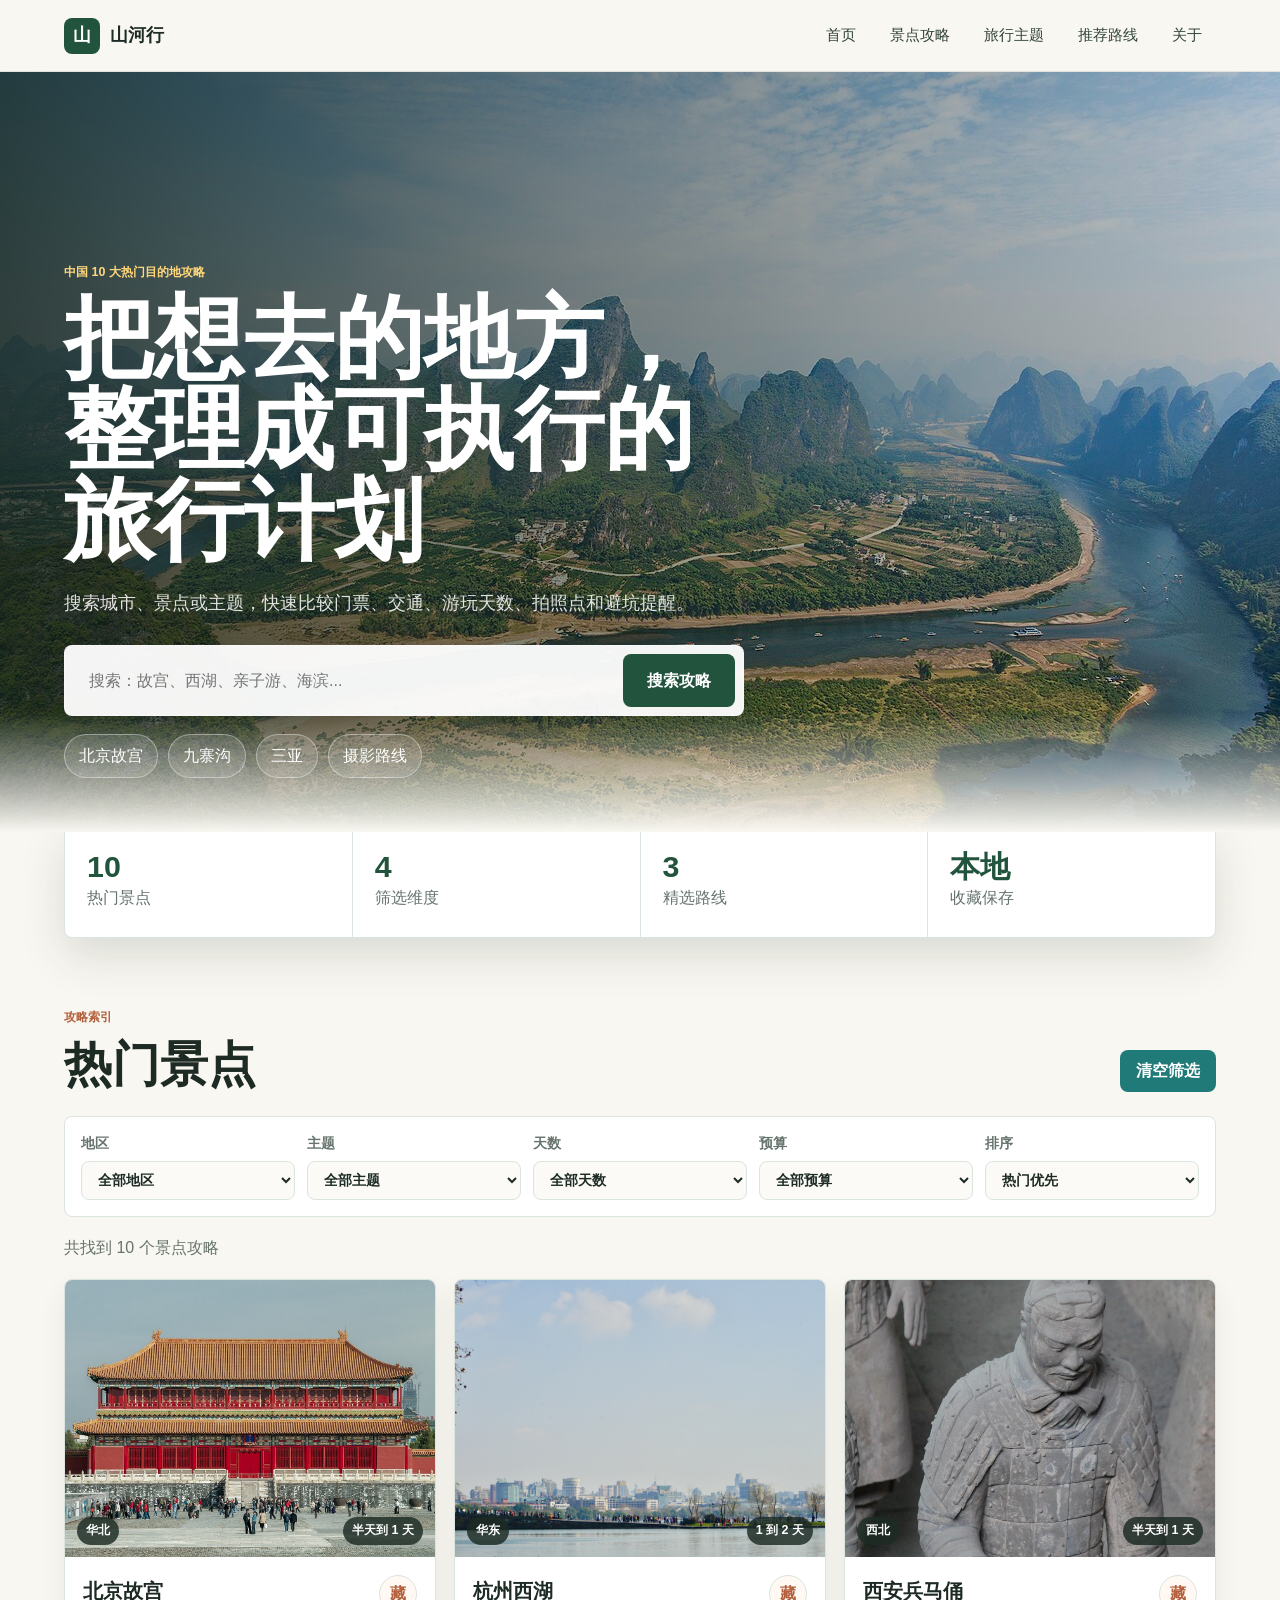
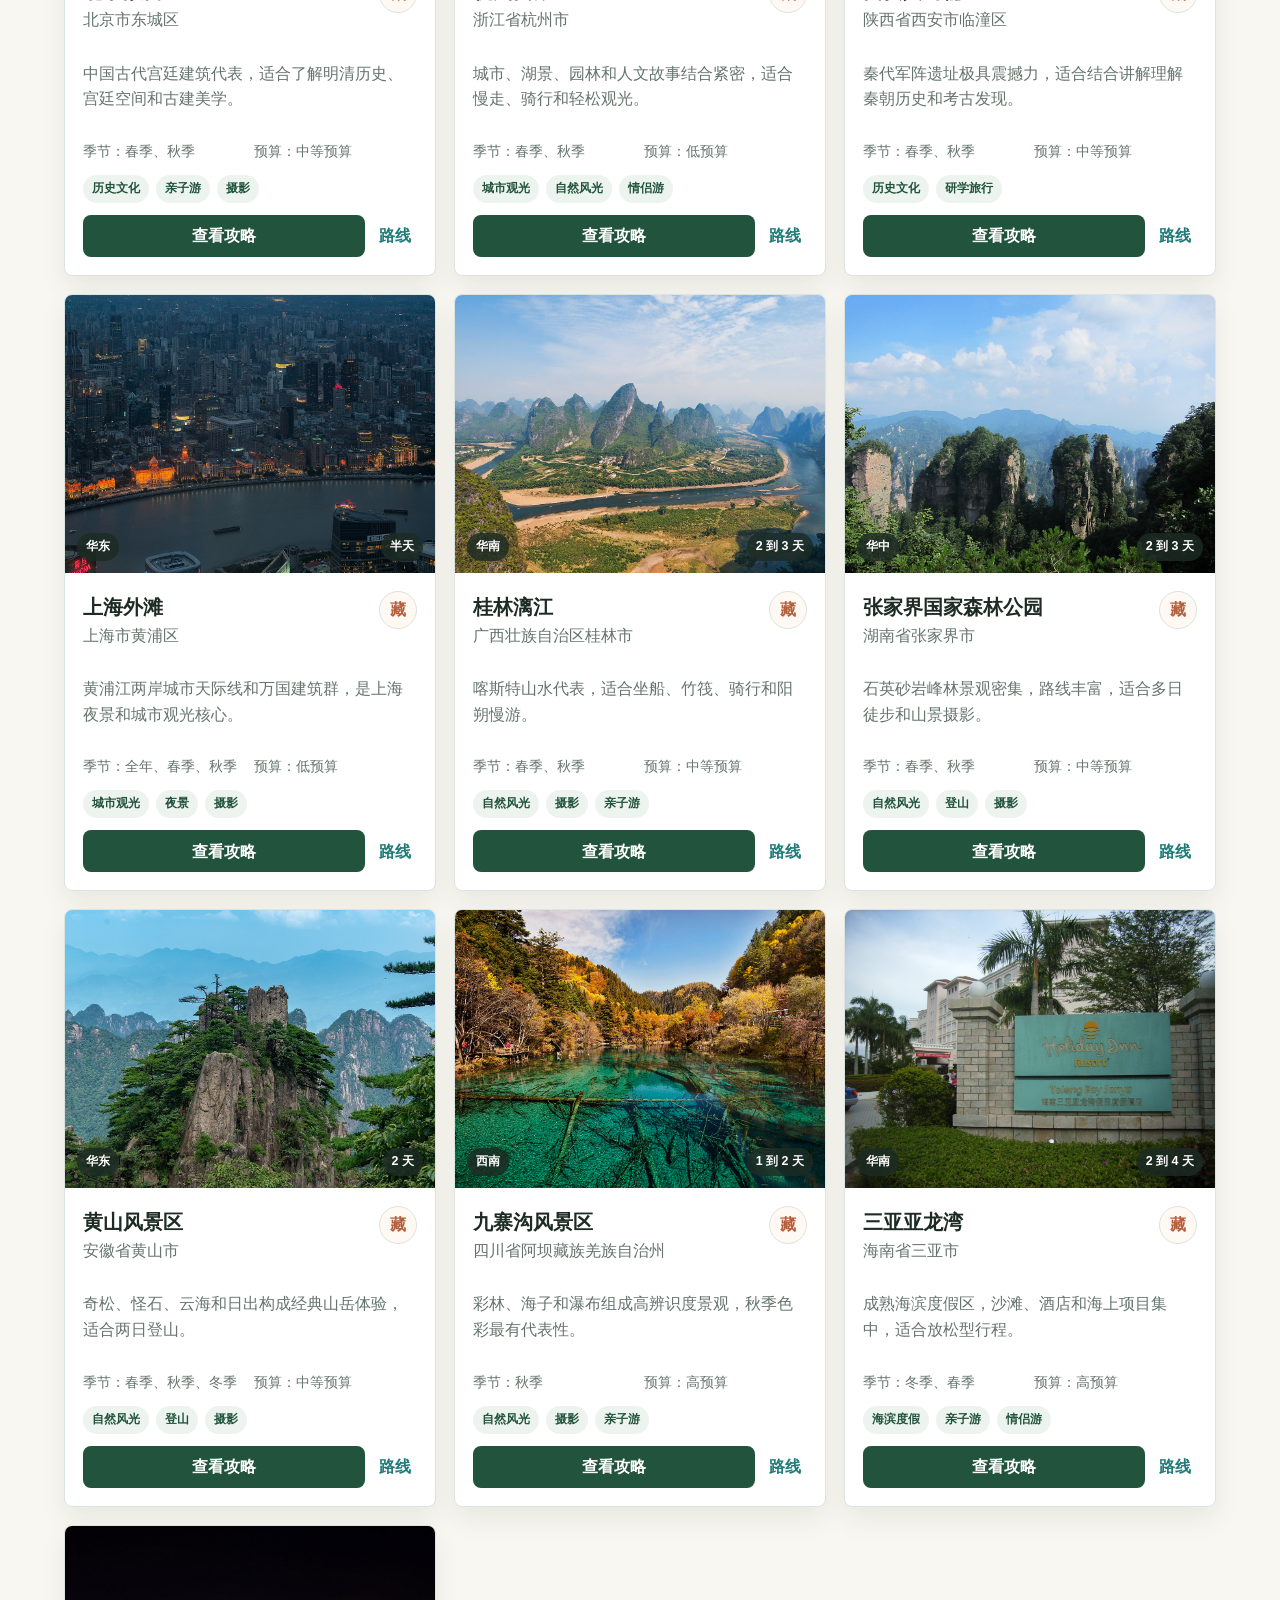
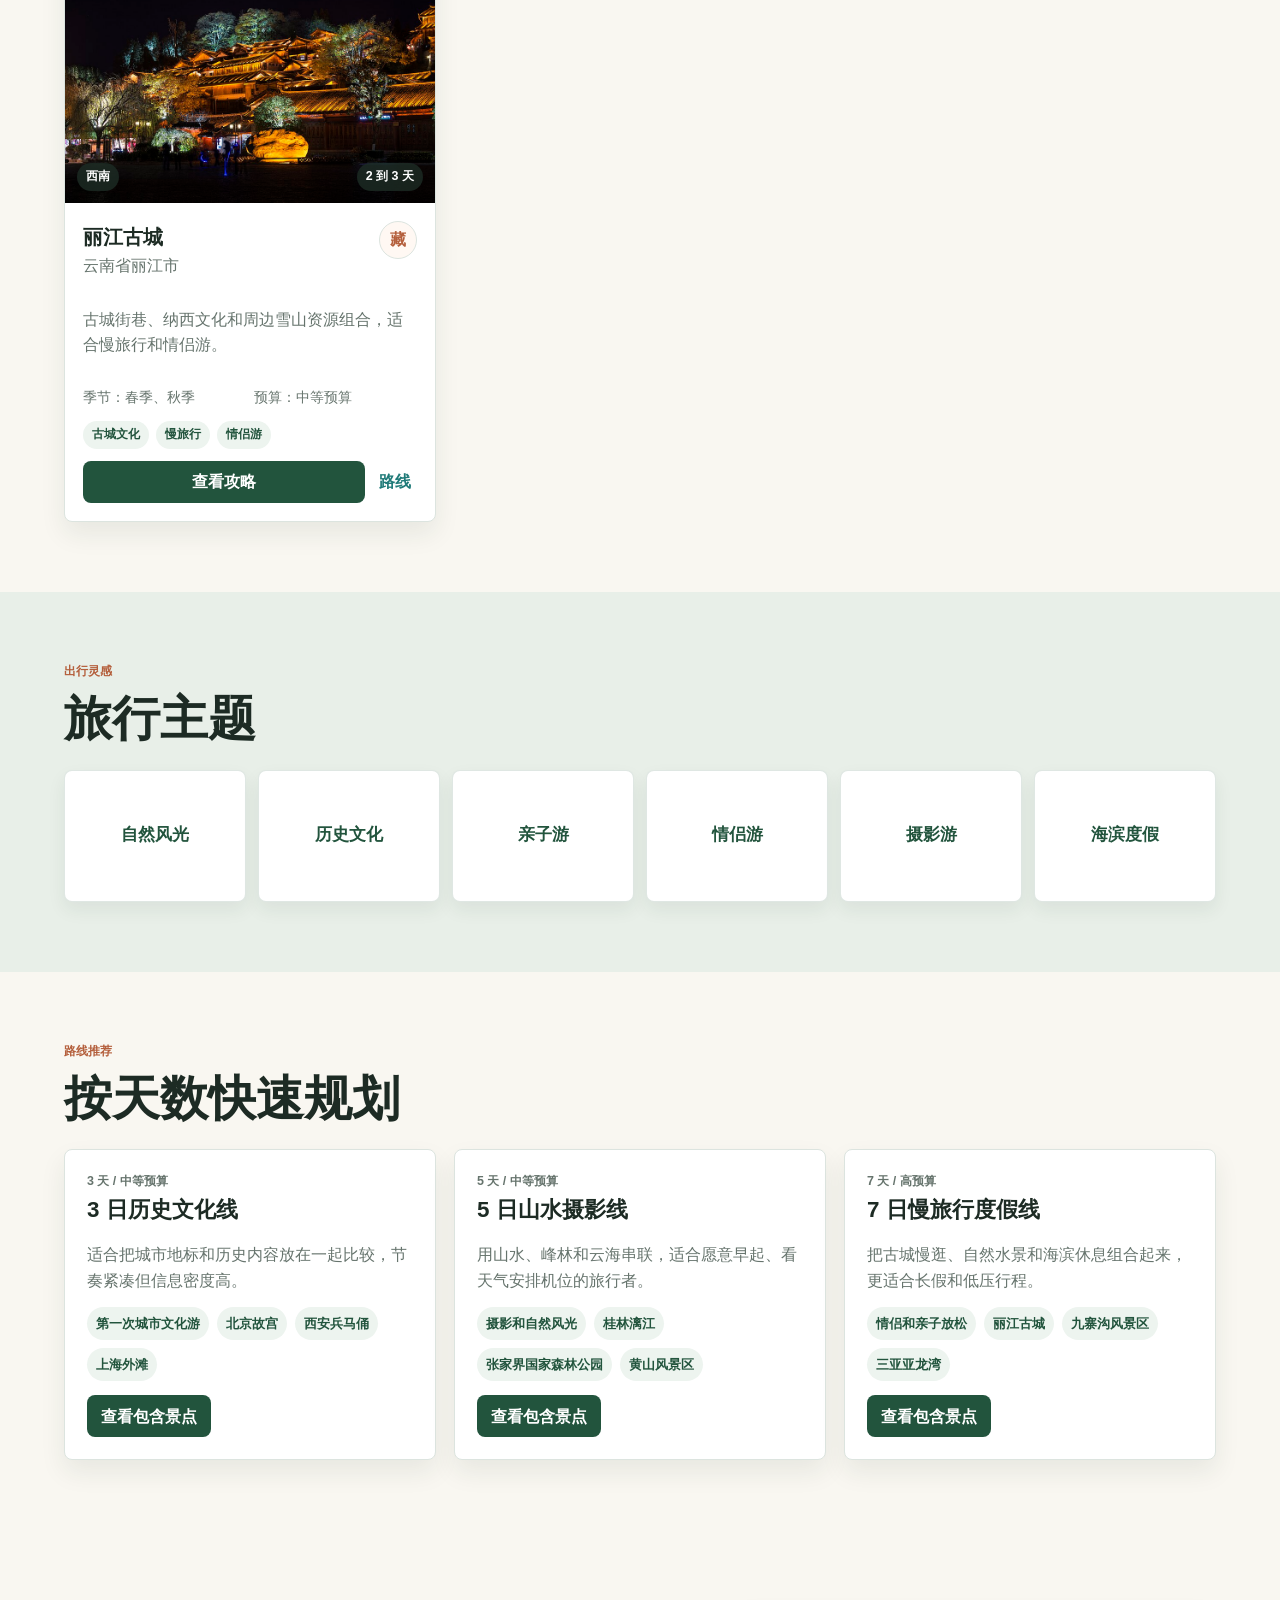
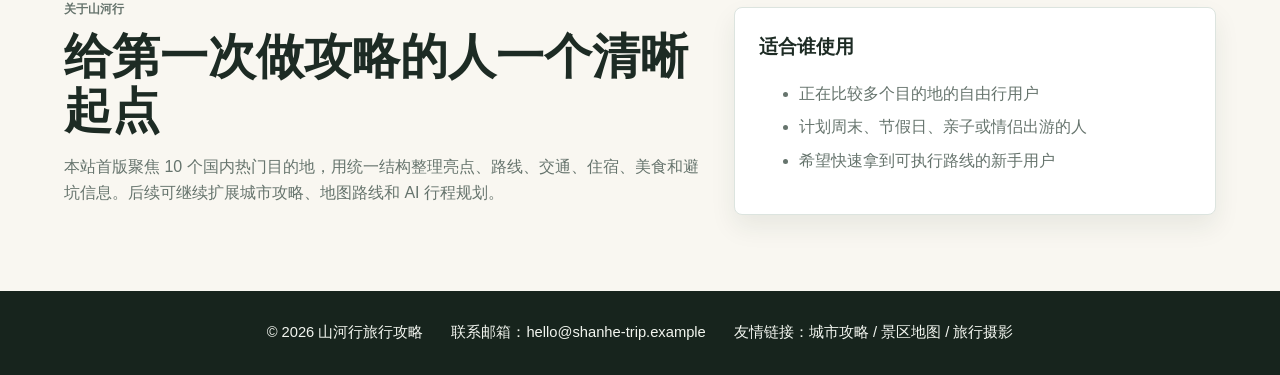
==== index.html @ 815f0638 "Build travel guide website" ====
<!doctype html>
<html lang="zh-CN">
  <head>
    <meta charset="UTF-8" />
    <meta name="viewport" content="width=device-width, initial-scale=1.0" />
    <title>山河行 - 中国热门旅行攻略</title>
    <link rel="stylesheet" href="styles.css" />
  </head>
  <body>
    <header class="site-header">
      <a class="brand" href="#home" aria-label="山河行首页">
        <span class="brand-mark">山</span>
        <span>山河行</span>
      </a>
      <button class="nav-toggle" id="navToggle" type="button" aria-label="打开导航" aria-expanded="false">
        <span></span>
        <span></span>
        <span></span>
      </button>
      <nav class="main-nav" id="mainNav" aria-label="主导航">
        <a href="#home">首页</a>
        <a href="#spots">景点攻略</a>
        <a href="#themes">旅行主题</a>
        <a href="#routes">推荐路线</a>
        <a href="#about">关于</a>
      </nav>
    </header>

    <main>
      <section class="hero" id="home">
        <div class="hero-media" aria-hidden="true"></div>
        <div class="hero-content">
          <p class="eyebrow">中国 10 大热门目的地攻略</p>
          <h1>
            <span>把想去的地方，</span>
            <span>整理成可执行的</span>
            <span>旅行计划</span>
          </h1>
          <p class="hero-copy">
            搜索城市、景点或主题，快速比较门票、交通、游玩天数、拍照点和避坑提醒。
          </p>
          <form class="hero-search" id="heroSearch">
            <label class="sr-only" for="searchInput">搜索景点、城市或关键词</label>
            <input id="searchInput" type="search" placeholder="搜索：故宫、西湖、亲子游、海滨..." autocomplete="off" />
            <button type="submit">搜索攻略</button>
          </form>
          <div class="quick-links" aria-label="热门目的地">
            <button type="button" data-quick="北京故宫">北京故宫</button>
            <button type="button" data-quick="九寨沟">九寨沟</button>
            <button type="button" data-quick="三亚">三亚</button>
            <button type="button" data-quick="摄影">摄影路线</button>
          </div>
        </div>
      </section>

      <section class="section intro-strip" aria-label="网站摘要">
        <div>
          <strong>10</strong>
          <span>热门景点</span>
        </div>
        <div>
          <strong>4</strong>
          <span>筛选维度</span>
        </div>
        <div>
          <strong>3</strong>
          <span>精选路线</span>
        </div>
        <div>
          <strong>本地</strong>
          <span>收藏保存</span>
        </div>
      </section>

      <section class="section" id="spots">
        <div class="section-heading">
          <div>
            <p class="eyebrow">攻略索引</p>
            <h2>热门景点</h2>
          </div>
          <button class="secondary-action" type="button" id="clearFilters">清空筛选</button>
        </div>

        <div class="filters" aria-label="景点筛选">
          <label>
            地区
            <select id="regionFilter">
              <option value="">全部地区</option>
              <option value="华北">华北</option>
              <option value="华东">华东</option>
              <option value="华南">华南</option>
              <option value="华中">华中</option>
              <option value="西南">西南</option>
              <option value="西北">西北</option>
            </select>
          </label>
          <label>
            主题
            <select id="themeFilter">
              <option value="">全部主题</option>
              <option value="历史文化">历史文化</option>
              <option value="自然风光">自然风光</option>
              <option value="城市观光">城市观光</option>
              <option value="海滨度假">海滨度假</option>
              <option value="亲子游">亲子游</option>
              <option value="情侣游">情侣游</option>
              <option value="摄影">摄影</option>
            </select>
          </label>
          <label>
            天数
            <select id="daysFilter">
              <option value="">全部天数</option>
              <option value="1">1 天内</option>
              <option value="2-3">2-3 天</option>
              <option value="4+">4 天以上</option>
            </select>
          </label>
          <label>
            预算
            <select id="budgetFilter">
              <option value="">全部预算</option>
              <option value="低预算">低预算</option>
              <option value="中等预算">中等预算</option>
              <option value="高预算">高预算</option>
            </select>
          </label>
          <label>
            排序
            <select id="sortFilter">
              <option value="popular">热门优先</option>
              <option value="weekend">周末友好</option>
              <option value="budget">预算从低到高</option>
            </select>
          </label>
        </div>

        <p class="result-count" id="resultCount"></p>
        <div class="spot-grid" id="spotGrid"></div>
        <div class="empty-state" id="emptyState" hidden>
          <h3>没有找到匹配的攻略</h3>
          <p>换一个城市、主题或清空筛选条件再试。</p>
        </div>
      </section>

      <section class="section detail-section" id="detailSection" hidden>
        <div class="section-heading">
          <div>
            <p class="eyebrow">景点详情</p>
            <h2 id="detailTitle">景点详情</h2>
          </div>
          <button class="secondary-action" type="button" id="backToList">返回列表</button>
        </div>
        <article class="detail-layout" id="detailLayout"></article>
      </section>

      <section class="section theme-section" id="themes">
        <div class="section-heading">
          <div>
            <p class="eyebrow">出行灵感</p>
            <h2>旅行主题</h2>
          </div>
        </div>
        <div class="theme-grid">
          <button type="button" data-theme-jump="自然风光">自然风光</button>
          <button type="button" data-theme-jump="历史文化">历史文化</button>
          <button type="button" data-theme-jump="亲子游">亲子游</button>
          <button type="button" data-theme-jump="情侣游">情侣游</button>
          <button type="button" data-theme-jump="摄影">摄影游</button>
          <button type="button" data-theme-jump="海滨度假">海滨度假</button>
        </div>
      </section>

      <section class="section" id="routes">
        <div class="section-heading">
          <div>
            <p class="eyebrow">路线推荐</p>
            <h2>按天数快速规划</h2>
          </div>
        </div>
        <div class="route-grid" id="routeGrid"></div>
      </section>

      <section class="section about-section" id="about">
        <div class="about-copy">
          <p class="eyebrow">关于山河行</p>
          <h2>给第一次做攻略的人一个清晰起点</h2>
          <p>
            本站首版聚焦 10 个国内热门目的地，用统一结构整理亮点、路线、交通、住宿、美食和避坑信息。后续可继续扩展城市攻略、地图路线和 AI 行程规划。
          </p>
        </div>
        <div class="about-panel">
          <h3>适合谁使用</h3>
          <ul>
            <li>正在比较多个目的地的自由行用户</li>
            <li>计划周末、节假日、亲子或情侣出游的人</li>
            <li>希望快速拿到可执行路线的新手用户</li>
          </ul>
        </div>
      </section>
    </main>

    <footer class="site-footer">
      <span>© 2026 山河行旅行攻略</span>
      <span>联系邮箱：hello@shanhe-trip.example</span>
      <span>友情链接：城市攻略 / 景区地图 / 旅行摄影</span>
    </footer>

    <script src="script.js"></script>
  </body>
</html>
---- styles.css ----
:root {
  --ink: #1d2b24;
  --muted: #66746d;
  --line: #dce4df;
  --panel: #ffffff;
  --paper: #f7f4ee;
  --sage: #6c8a7a;
  --forest: #22543d;
  --teal: #1f7a78;
  --clay: #b45f3c;
  --gold: #d8a83f;
  --shadow: 0 18px 45px rgba(30, 52, 42, 0.14);
}

* {
  box-sizing: border-box;
}

html {
  scroll-behavior: smooth;
}

body {
  margin: 0;
  color: var(--ink);
  background: #f9f7f1;
  font-family: "Microsoft YaHei", "PingFang SC", "Noto Sans SC", Arial, sans-serif;
  line-height: 1.6;
}

body.nav-open {
  overflow: hidden;
}

button,
input,
select {
  font: inherit;
}

button {
  cursor: pointer;
}

a {
  color: inherit;
  text-decoration: none;
}

img {
  display: block;
  width: 100%;
}

.sr-only {
  position: absolute;
  width: 1px;
  height: 1px;
  padding: 0;
  margin: -1px;
  overflow: hidden;
  clip: rect(0, 0, 0, 0);
  white-space: nowrap;
  border: 0;
}

.site-header {
  position: sticky;
  top: 0;
  z-index: 40;
  display: flex;
  align-items: center;
  justify-content: space-between;
  min-height: 72px;
  padding: 0 5vw;
  border-bottom: 1px solid rgba(29, 43, 36, 0.1);
  background: rgba(249, 247, 241, 0.9);
  backdrop-filter: blur(18px);
}

.brand {
  display: inline-flex;
  align-items: center;
  gap: 10px;
  font-weight: 800;
  font-size: 1.12rem;
}

.brand-mark {
  display: grid;
  place-items: center;
  width: 36px;
  height: 36px;
  border-radius: 8px;
  color: white;
  background: var(--forest);
}

.main-nav {
  display: flex;
  align-items: center;
  gap: 6px;
}

.main-nav a {
  padding: 10px 14px;
  border-radius: 8px;
  color: #31453a;
  font-size: 0.95rem;
}

.main-nav a:hover {
  background: rgba(108, 138, 122, 0.14);
}

.nav-toggle {
  display: none;
  width: 44px;
  height: 44px;
  border: 1px solid var(--line);
  border-radius: 8px;
  background: white;
}

.nav-toggle span {
  display: block;
  width: 20px;
  height: 2px;
  margin: 5px auto;
  background: var(--ink);
}

.hero {
  position: relative;
  min-height: min(760px, calc(100vh - 72px));
  display: grid;
  align-items: end;
  padding: 80px 5vw 54px;
  isolation: isolate;
  overflow: hidden;
}

.hero-media {
  position: absolute;
  inset: 0;
  z-index: -2;
  background:
    linear-gradient(90deg, rgba(17, 34, 27, 0.82), rgba(17, 34, 27, 0.48) 46%, rgba(17, 34, 27, 0.16)),
    url("assets/li-river.jpg") center / cover;
}

.hero::after {
  content: "";
  position: absolute;
  inset: auto 0 0;
  height: 120px;
  z-index: -1;
  background: linear-gradient(180deg, rgba(249, 247, 241, 0), #f9f7f1);
}

.hero-content {
  width: min(100%, 780px);
  min-width: 0;
  max-width: 780px;
  color: white;
}

.eyebrow {
  margin: 0 0 10px;
  color: var(--clay);
  font-size: 0.78rem;
  font-weight: 800;
  letter-spacing: 0;
}

.hero .eyebrow {
  color: #ffd77b;
}

.hero h1 {
  margin: 0;
  max-width: 740px;
  font-size: clamp(2.4rem, 7vw, 5.7rem);
  line-height: 1.02;
  letter-spacing: 0;
  overflow-wrap: anywhere;
  word-break: break-word;
}

.hero h1 span {
  display: block;
}

.hero-copy {
  max-width: 660px;
  margin: 22px 0 28px;
  color: rgba(255, 255, 255, 0.86);
  font-size: 1.1rem;
}

.hero-search {
  display: grid;
  grid-template-columns: 1fr auto;
  gap: 10px;
  width: 100%;
  max-width: 680px;
  padding: 8px;
  border: 1px solid rgba(255, 255, 255, 0.32);
  border-radius: 8px;
  background: rgba(255, 255, 255, 0.95);
  box-shadow: var(--shadow);
}

.hero-search input {
  min-width: 0;
  border: 0;
  padding: 14px 16px;
  color: var(--ink);
  background: transparent;
  outline: none;
}

.hero-search button,
.secondary-action,
.card-action,
.route-card button {
  border: 0;
  border-radius: 8px;
  color: white;
  background: var(--forest);
  font-weight: 700;
}

.hero-search button {
  padding: 0 24px;
}

.quick-links {
  display: flex;
  flex-wrap: wrap;
  gap: 10px;
  margin-top: 18px;
}

.quick-links button {
  border: 1px solid rgba(255, 255, 255, 0.38);
  border-radius: 999px;
  padding: 8px 14px;
  color: white;
  background: rgba(255, 255, 255, 0.12);
}

.section {
  width: min(1180px, 90vw);
  margin: 0 auto;
  padding: 70px 0;
}

.intro-strip {
  display: grid;
  grid-template-columns: repeat(4, 1fr);
  gap: 1px;
  margin-top: -8px;
  padding: 0;
  overflow: hidden;
  border: 1px solid var(--line);
  border-radius: 8px;
  background: var(--line);
  box-shadow: var(--shadow);
}

.intro-strip div {
  min-height: 112px;
  display: grid;
  align-content: center;
  gap: 4px;
  padding: 22px;
  background: white;
}

.intro-strip strong {
  font-size: 1.9rem;
  line-height: 1;
  color: var(--forest);
}

.intro-strip span {
  color: var(--muted);
}

.section-heading {
  display: flex;
  align-items: end;
  justify-content: space-between;
  gap: 18px;
  margin-bottom: 24px;
}

.section-heading h2,
.about-copy h2 {
  margin: 0;
  font-size: clamp(1.8rem, 4vw, 3rem);
  line-height: 1.12;
}

.secondary-action {
  min-height: 42px;
  padding: 0 16px;
  background: var(--teal);
}

.filters {
  display: grid;
  grid-template-columns: repeat(5, 1fr);
  gap: 12px;
  padding: 16px;
  border: 1px solid var(--line);
  border-radius: 8px;
  background: white;
}

.filters label {
  display: grid;
  gap: 6px;
  color: var(--muted);
  font-size: 0.86rem;
  font-weight: 700;
}

.filters select {
  width: 100%;
  border: 1px solid var(--line);
  border-radius: 8px;
  padding: 10px 12px;
  color: var(--ink);
  background: #fbfaf7;
}

.result-count {
  min-height: 26px;
  margin: 18px 0;
  color: var(--muted);
}

.spot-grid {
  display: grid;
  grid-template-columns: repeat(3, minmax(0, 1fr));
  gap: 18px;
}

.spot-card,
.route-card,
.detail-layout,
.about-panel {
  border: 1px solid var(--line);
  border-radius: 8px;
  background: white;
  box-shadow: 0 12px 26px rgba(30, 52, 42, 0.08);
}

.spot-card {
  overflow: hidden;
}

.spot-card figure {
  position: relative;
  margin: 0;
  aspect-ratio: 4 / 3;
  overflow: hidden;
  background: #dde6df;
}

.spot-card img {
  height: 100%;
  object-fit: cover;
  transition: transform 220ms ease;
}

.spot-card:hover img {
  transform: scale(1.04);
}

.badge-row {
  position: absolute;
  left: 12px;
  right: 12px;
  bottom: 12px;
  display: flex;
  justify-content: space-between;
  gap: 8px;
}

.badge,
.theme-tag {
  display: inline-flex;
  align-items: center;
  min-height: 28px;
  padding: 4px 9px;
  border-radius: 999px;
  color: white;
  background: rgba(29, 43, 36, 0.82);
  font-size: 0.78rem;
  font-weight: 700;
}

.spot-body {
  display: grid;
  gap: 12px;
  padding: 18px;
}

.spot-title-row {
  display: flex;
  align-items: start;
  justify-content: space-between;
  gap: 10px;
}

.spot-title-row h3 {
  margin: 0;
  font-size: 1.25rem;
}

.favorite-btn {
  flex: 0 0 auto;
  width: 38px;
  height: 38px;
  border: 1px solid var(--line);
  border-radius: 999px;
  color: var(--clay);
  background: #fff8f3;
  font-weight: 800;
}

.favorite-btn.active {
  color: white;
  background: var(--clay);
  border-color: var(--clay);
}

.spot-summary,
.meta-row,
.detail-card p,
.about-copy p {
  color: var(--muted);
}

.meta-row {
  display: grid;
  grid-template-columns: repeat(2, minmax(0, 1fr));
  gap: 8px;
  font-size: 0.9rem;
}

.tag-list {
  display: flex;
  flex-wrap: wrap;
  gap: 7px;
}

.theme-tag {
  color: var(--forest);
  background: #edf4ef;
}

.card-actions {
  display: grid;
  grid-template-columns: 1fr auto;
  gap: 8px;
  align-items: center;
}

.card-action {
  min-height: 42px;
  padding: 0 14px;
}

.text-link {
  border: 0;
  color: var(--teal);
  background: transparent;
  font-weight: 800;
}

.empty-state {
  padding: 48px;
  text-align: center;
  border: 1px dashed var(--line);
  border-radius: 8px;
  background: white;
}

.detail-section {
  padding-top: 30px;
}

.detail-layout {
  overflow: hidden;
}

.detail-hero {
  display: grid;
  grid-template-columns: 1.1fr 0.9fr;
  gap: 0;
}

.detail-hero img {
  height: 100%;
  min-height: 420px;
  object-fit: cover;
}

.detail-summary {
  display: grid;
  align-content: center;
  gap: 16px;
  padding: 34px;
}

.detail-summary h3 {
  margin: 0;
  font-size: clamp(1.7rem, 4vw, 3rem);
  line-height: 1.1;
}

.detail-facts {
  display: grid;
  grid-template-columns: repeat(2, 1fr);
  gap: 10px;
}

.detail-facts div {
  padding: 12px;
  border-radius: 8px;
  background: #f4f7f2;
}

.detail-facts strong {
  display: block;
  font-size: 0.8rem;
  color: var(--muted);
}

.detail-grid {
  display: grid;
  grid-template-columns: repeat(3, minmax(0, 1fr));
  gap: 14px;
  padding: 18px;
}

.detail-card {
  min-height: 180px;
  padding: 18px;
  border-radius: 8px;
  background: #fbfaf7;
}

.detail-card h4 {
  margin: 0 0 10px;
  font-size: 1rem;
}

.detail-card ul {
  margin: 0;
  padding-left: 20px;
  color: var(--muted);
}

.theme-section {
  width: 100%;
  max-width: none;
  padding-left: 5vw;
  padding-right: 5vw;
  background: #e8efe8;
}

.theme-section .section-heading,
.theme-grid {
  width: min(1180px, 90vw);
  margin-left: auto;
  margin-right: auto;
}

.theme-grid {
  display: grid;
  grid-template-columns: repeat(6, 1fr);
  gap: 12px;
}

.theme-grid button {
  min-height: 132px;
  border: 1px solid rgba(34, 84, 61, 0.14);
  border-radius: 8px;
  color: var(--forest);
  background: white;
  font-size: 1.05rem;
  font-weight: 800;
  box-shadow: 0 8px 18px rgba(30, 52, 42, 0.07);
}

.theme-grid button:hover {
  color: white;
  background: var(--forest);
}

.route-grid {
  display: grid;
  grid-template-columns: repeat(3, 1fr);
  gap: 18px;
}

.route-card {
  display: grid;
  gap: 14px;
  padding: 22px;
}

.route-card h3 {
  margin: 0;
  font-size: 1.4rem;
}

.route-card p {
  margin: 0;
  color: var(--muted);
}

.route-card button {
  min-height: 42px;
  padding: 0 14px;
  justify-self: start;
}

.route-meta {
  display: flex;
  flex-wrap: wrap;
  gap: 8px;
}

.route-meta span {
  padding: 6px 9px;
  border-radius: 999px;
  color: var(--forest);
  background: #edf4ef;
  font-weight: 700;
  font-size: 0.82rem;
}

.about-section {
  display: grid;
  grid-template-columns: 1fr 0.75fr;
  gap: 28px;
  align-items: center;
}

.about-panel {
  padding: 24px;
}

.about-panel h3 {
  margin-top: 0;
}

.about-panel li {
  margin: 8px 0;
  color: var(--muted);
}

.site-footer {
  display: flex;
  flex-wrap: wrap;
  justify-content: center;
  gap: 14px 28px;
  padding: 30px 5vw;
  color: #f2f5ef;
  background: #17241d;
  font-size: 0.92rem;
}

@media (max-width: 980px) {
  .filters {
    grid-template-columns: repeat(2, 1fr);
  }

  .spot-grid,
  .detail-grid,
  .route-grid {
    grid-template-columns: repeat(2, minmax(0, 1fr));
  }

  .theme-grid {
    grid-template-columns: repeat(3, 1fr);
  }

  .detail-hero,
  .about-section {
    grid-template-columns: 1fr;
  }
}

@media (max-width: 720px) {
  .site-header {
    min-height: 64px;
  }

  .nav-toggle {
    display: block;
  }

  .main-nav {
    position: fixed;
    inset: 64px 0 auto;
    display: none;
    grid-template-columns: 1fr;
    gap: 0;
    padding: 12px 5vw 18px;
    border-bottom: 1px solid var(--line);
    background: rgba(249, 247, 241, 0.98);
  }

  body.nav-open .main-nav {
    display: grid;
  }

  .main-nav a {
    min-height: 46px;
    display: flex;
    align-items: center;
  }

  .hero {
    min-height: 720px;
    padding-top: 70px;
  }

  .hero h1 {
    width: 100%;
    max-width: 100%;
    font-size: 2.12rem;
    line-height: 1.12;
    word-break: break-all;
    line-break: anywhere;
    white-space: normal;
  }

  .hero-search {
    grid-template-columns: 1fr;
  }

  .hero-search button {
    min-height: 46px;
  }

  .intro-strip,
  .spot-grid,
  .detail-grid,
  .route-grid,
  .theme-grid,
  .filters,
  .detail-facts,
  .meta-row {
    grid-template-columns: 1fr;
  }

  .section {
    width: min(100% - 28px, 1180px);
    padding: 50px 0;
  }

  .section-heading {
    align-items: start;
    flex-direction: column;
  }

  .detail-hero img {
    min-height: 270px;
  }

  .detail-summary {
    padding: 22px;
  }

  .detail-grid {
    padding: 14px;
  }
}
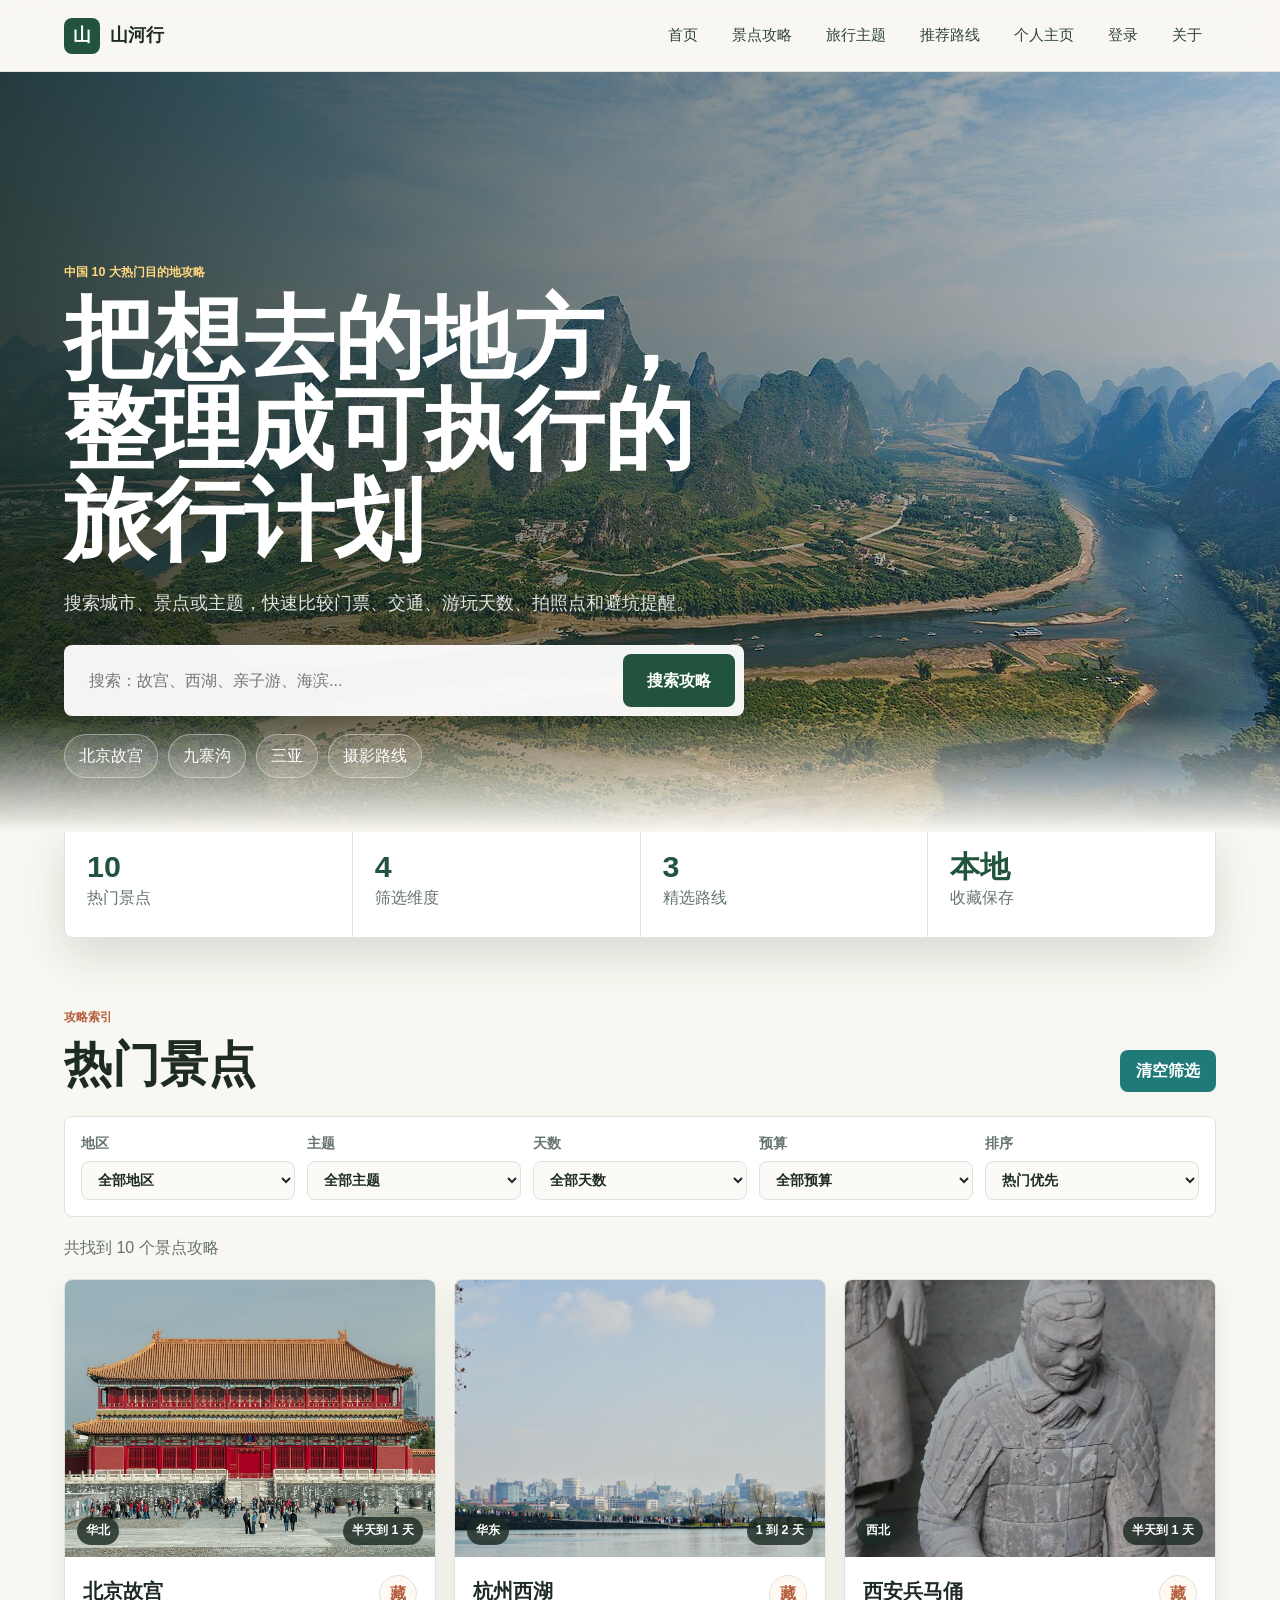
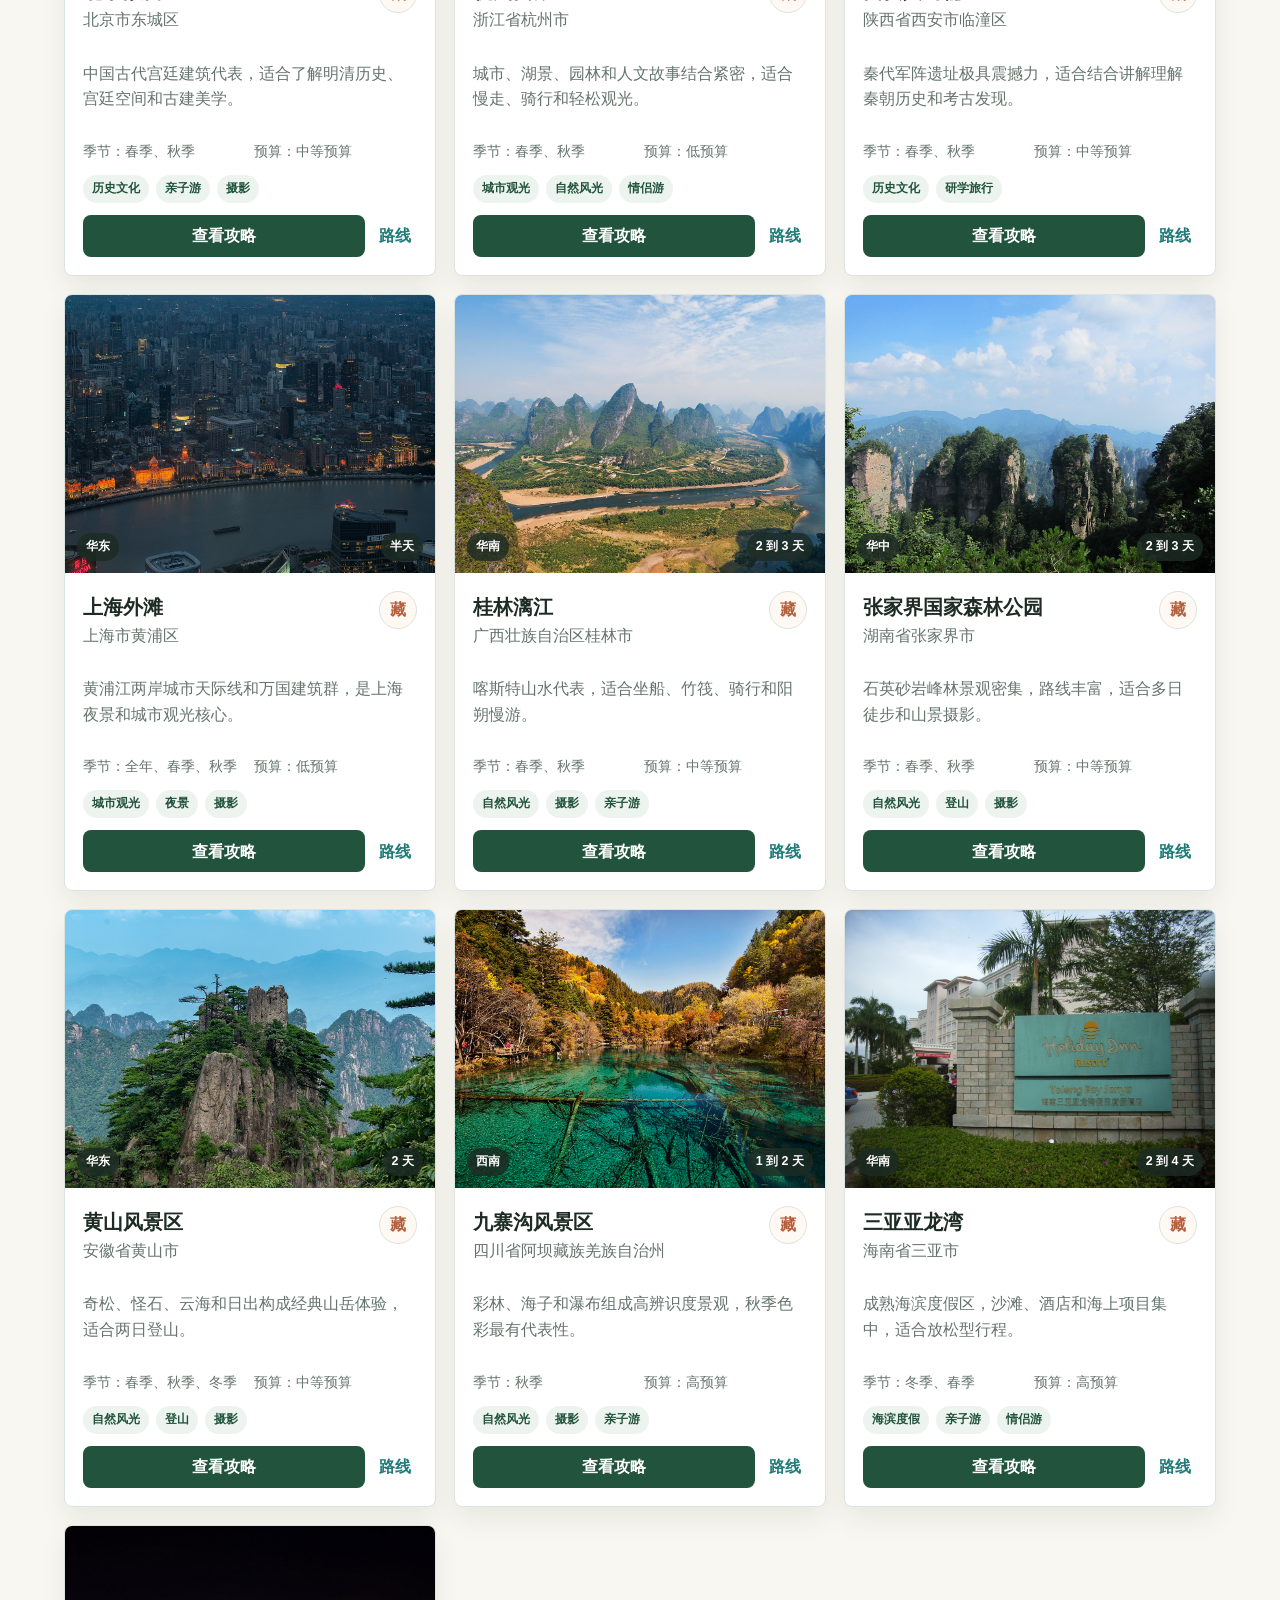
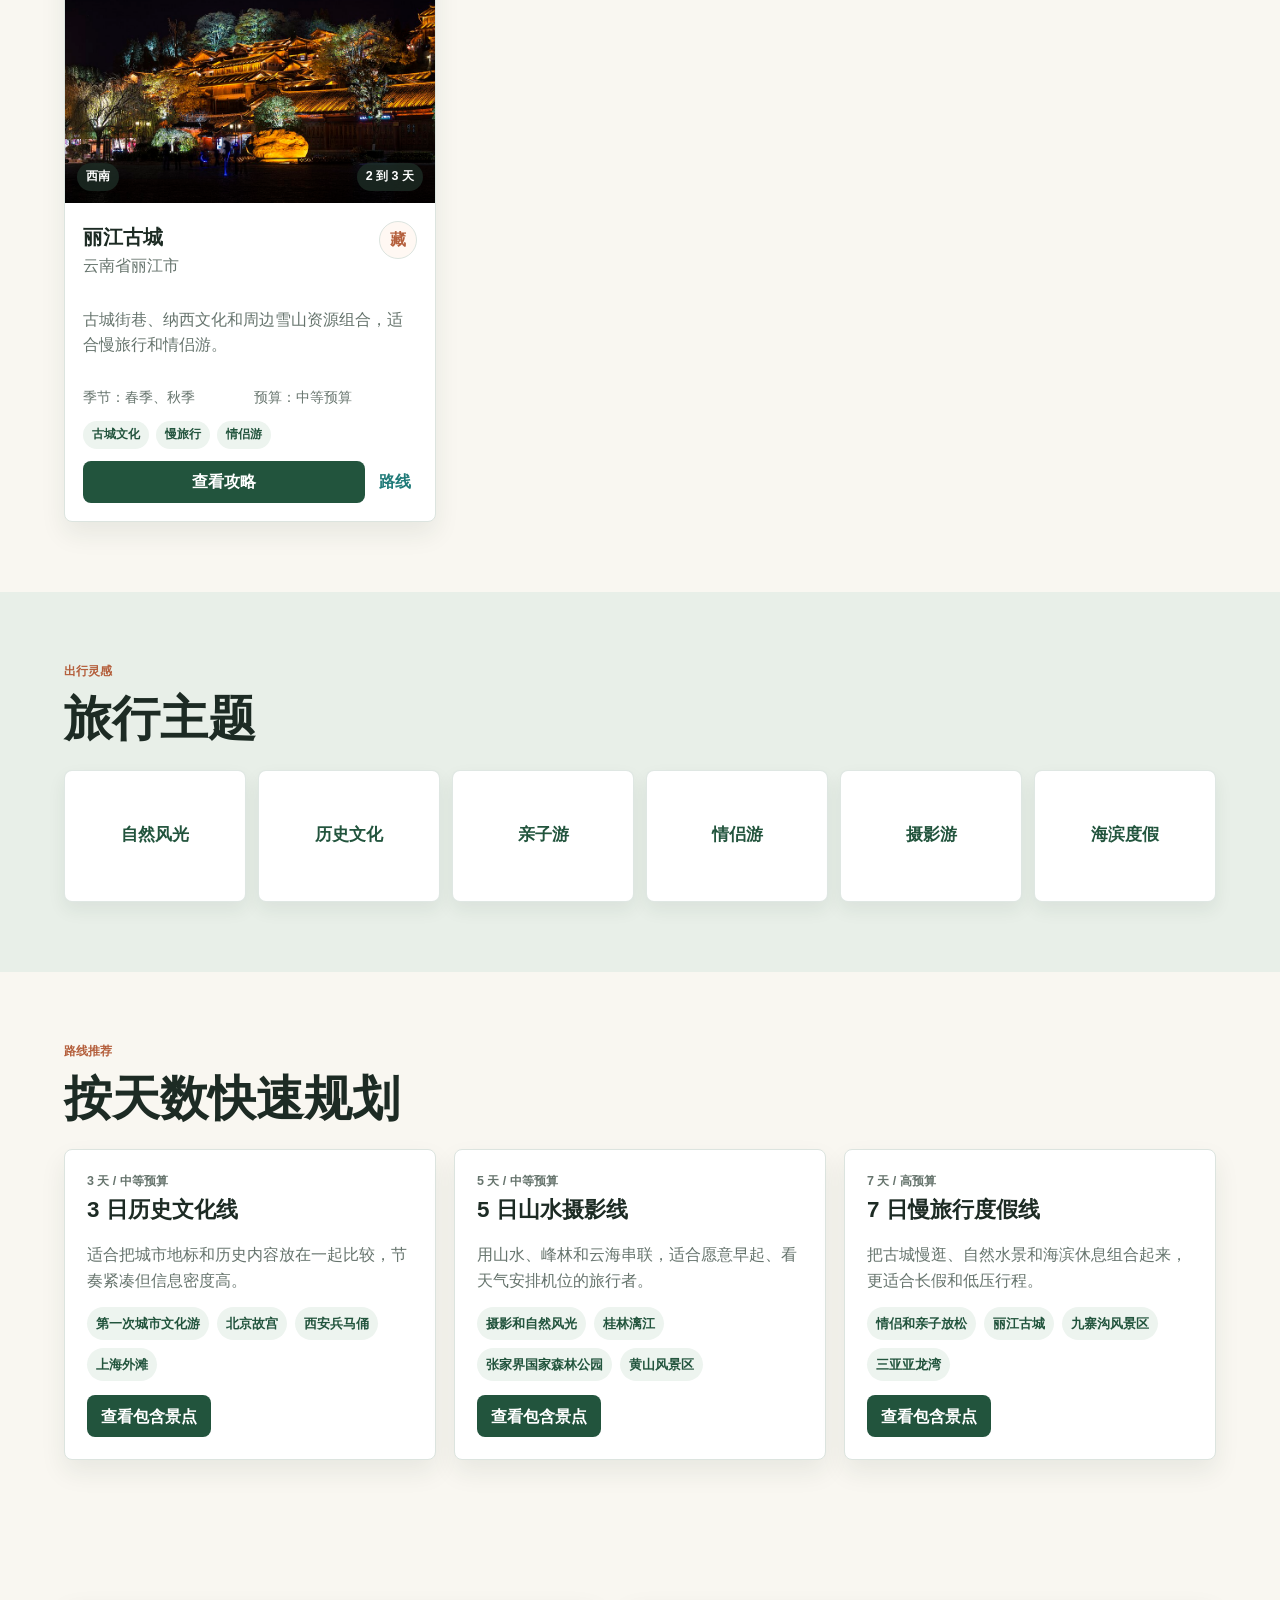
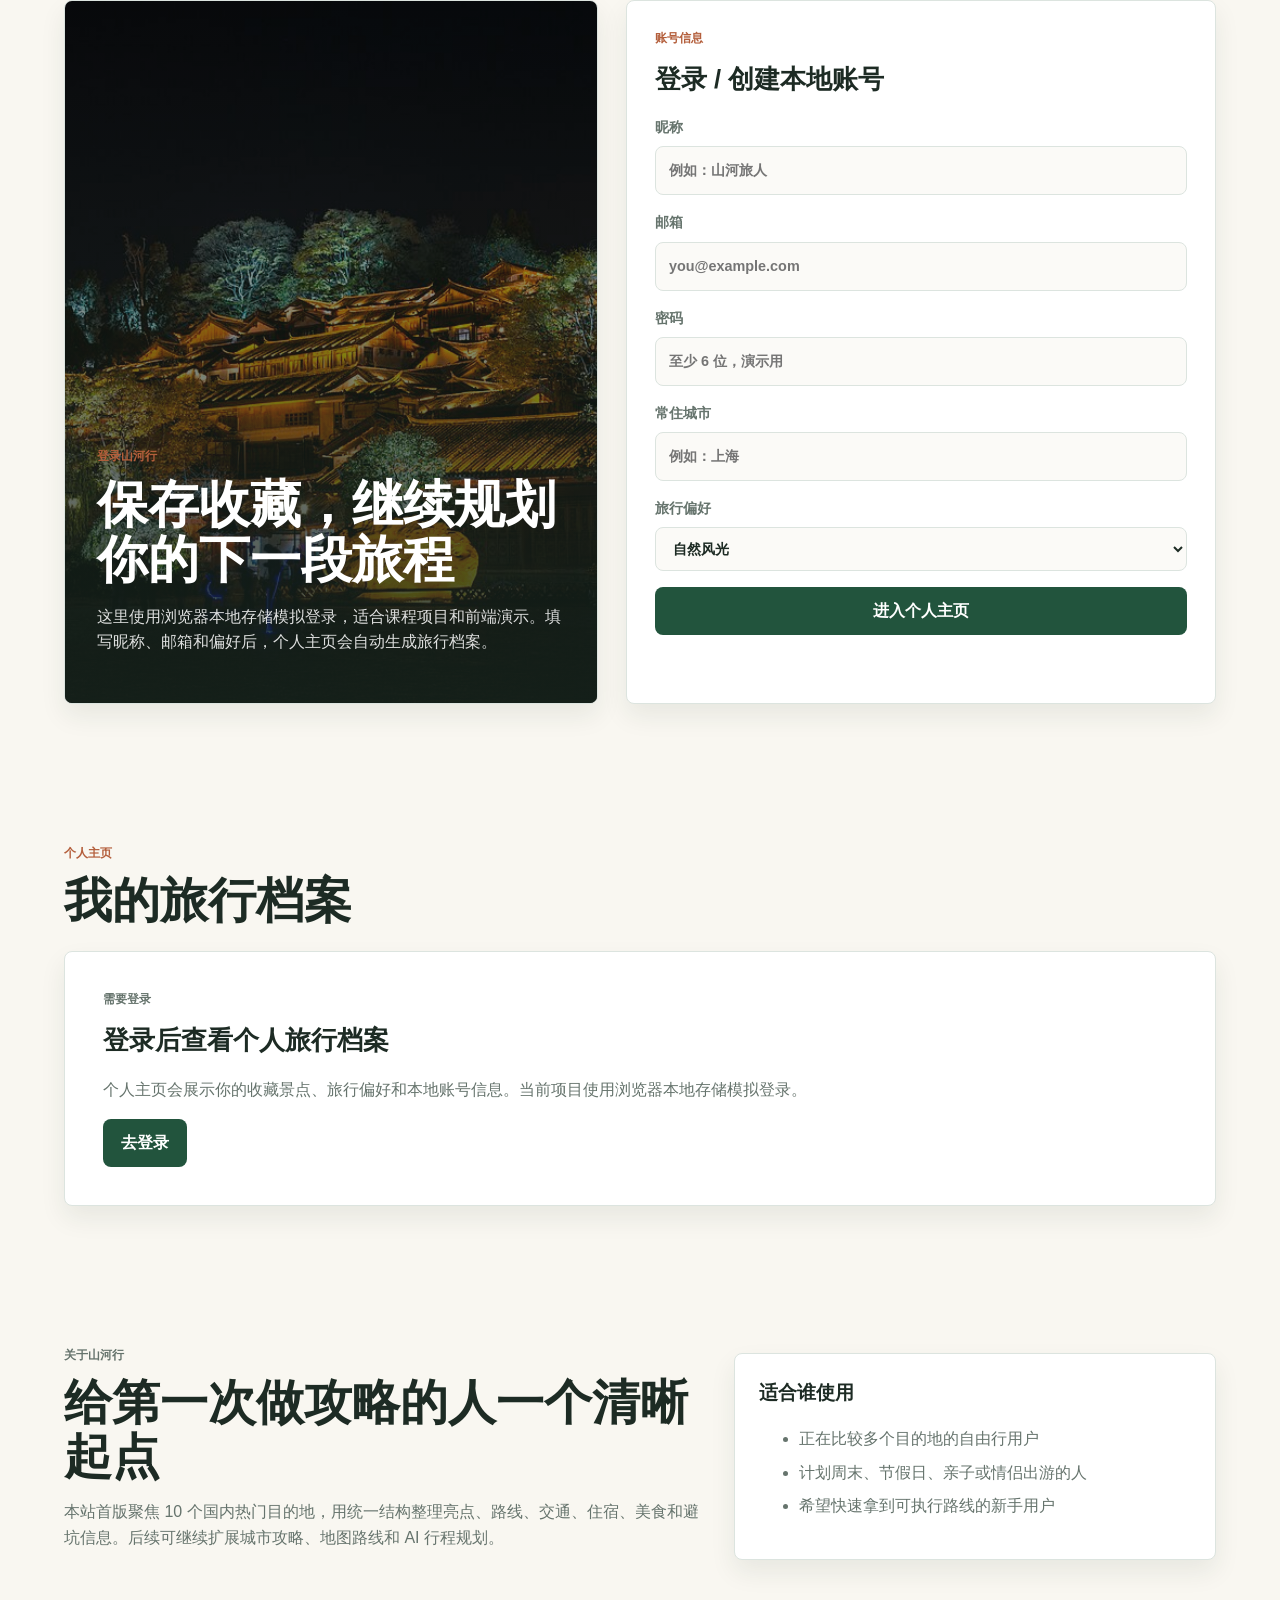
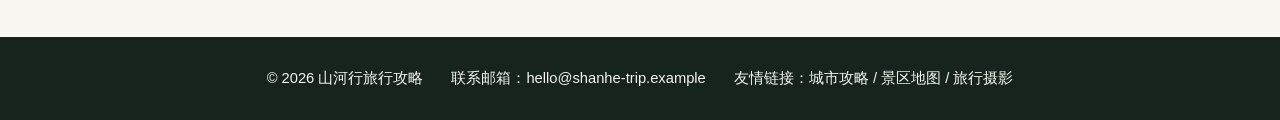
==== commit a2b0dd6e: "Add login and profile pages" ====
--- a/index.html
+++ b/index.html
@@ -4,7 +4,7 @@
     <meta charset="UTF-8" />
     <meta name="viewport" content="width=device-width, initial-scale=1.0" />
     <title>山河行 - 中国热门旅行攻略</title>
-    <link rel="stylesheet" href="styles.css" />
+    <link rel="stylesheet" href="styles.css?v=2" />
   </head>
   <body>
     <header class="site-header">
@@ -22,6 +22,8 @@
         <a href="#spots">景点攻略</a>
         <a href="#themes">旅行主题</a>
         <a href="#routes">推荐路线</a>
+        <a href="#profile" id="profileNavLink">个人主页</a>
+        <a href="#login" id="loginNavLink">登录</a>
         <a href="#about">关于</a>
       </nav>
     </header>
@@ -181,6 +183,62 @@
         <div class="route-grid" id="routeGrid"></div>
       </section>
 
+      <section class="section auth-section" id="login">
+        <div class="auth-visual">
+          <p class="eyebrow">登录山河行</p>
+          <h2>保存收藏，继续规划你的下一段旅程</h2>
+          <p>
+            这里使用浏览器本地存储模拟登录，适合课程项目和前端演示。填写昵称、邮箱和偏好后，个人主页会自动生成旅行档案。
+          </p>
+        </div>
+        <form class="auth-card" id="loginForm">
+          <div>
+            <p class="eyebrow">账号信息</p>
+            <h3>登录 / 创建本地账号</h3>
+          </div>
+          <label>
+            昵称
+            <input id="loginName" name="name" type="text" placeholder="例如：山河旅人" required minlength="2" />
+          </label>
+          <label>
+            邮箱
+            <input id="loginEmail" name="email" type="email" placeholder="you@example.com" required />
+          </label>
+          <label>
+            密码
+            <input id="loginPassword" name="password" type="password" placeholder="至少 6 位，演示用" required minlength="6" />
+          </label>
+          <label>
+            常住城市
+            <input id="loginCity" name="city" type="text" placeholder="例如：上海" />
+          </label>
+          <label>
+            旅行偏好
+            <select id="loginStyle" name="style">
+              <option value="自然风光">自然风光</option>
+              <option value="历史文化">历史文化</option>
+              <option value="亲子游">亲子游</option>
+              <option value="情侣游">情侣游</option>
+              <option value="海滨度假">海滨度假</option>
+              <option value="摄影">摄影</option>
+            </select>
+          </label>
+          <button class="primary-action" type="submit">进入个人主页</button>
+          <p class="form-note" id="loginMessage" role="status"></p>
+        </form>
+      </section>
+
+      <section class="section profile-section" id="profile">
+        <div class="section-heading">
+          <div>
+            <p class="eyebrow">个人主页</p>
+            <h2>我的旅行档案</h2>
+          </div>
+          <button class="secondary-action" type="button" id="logoutButton">退出登录</button>
+        </div>
+        <div class="profile-layout" id="profileContent"></div>
+      </section>
+
       <section class="section about-section" id="about">
         <div class="about-copy">
           <p class="eyebrow">关于山河行</p>
@@ -206,6 +264,6 @@
       <span>友情链接：城市攻略 / 景区地图 / 旅行摄影</span>
     </footer>
 
-    <script src="script.js"></script>
+    <script src="script.js?v=2"></script>
   </body>
 </html>
--- a/styles.css
+++ b/styles.css
@@ -223,7 +223,8 @@
 .hero-search button,
 .secondary-action,
 .card-action,
-.route-card button {
+.route-card button,
+.primary-action {
   border: 0;
   border-radius: 8px;
   color: white;
@@ -653,6 +654,252 @@
   align-items: center;
 }
 
+.auth-section {
+  display: grid;
+  grid-template-columns: 0.95fr 1.05fr;
+  gap: 28px;
+  align-items: stretch;
+}
+
+.auth-visual,
+.auth-card,
+.profile-card,
+.profile-panel {
+  border: 1px solid var(--line);
+  border-radius: 8px;
+  background: white;
+  box-shadow: 0 12px 26px rgba(30, 52, 42, 0.08);
+}
+
+.auth-visual {
+  display: grid;
+  align-content: end;
+  min-height: 520px;
+  padding: 32px;
+  color: white;
+  overflow: hidden;
+  position: relative;
+  isolation: isolate;
+}
+
+.auth-visual::before {
+  content: "";
+  position: absolute;
+  inset: 0;
+  z-index: -2;
+  background:
+    linear-gradient(180deg, rgba(23, 36, 29, 0.22), rgba(23, 36, 29, 0.86)),
+    url("assets/lijiang.jpg") center / cover;
+}
+
+.auth-visual h2 {
+  margin: 0;
+  font-size: clamp(2rem, 4vw, 3.6rem);
+  line-height: 1.08;
+}
+
+.auth-visual p:not(.eyebrow) {
+  max-width: 560px;
+  color: rgba(255, 255, 255, 0.86);
+}
+
+.auth-card {
+  display: grid;
+  gap: 16px;
+  padding: 28px;
+}
+
+.auth-card h3 {
+  margin: 0;
+  font-size: 1.6rem;
+}
+
+.auth-card label {
+  display: grid;
+  gap: 7px;
+  color: var(--muted);
+  font-weight: 700;
+  font-size: 0.9rem;
+}
+
+.auth-card input,
+.auth-card select {
+  width: 100%;
+  border: 1px solid var(--line);
+  border-radius: 8px;
+  padding: 12px 13px;
+  color: var(--ink);
+  background: #fbfaf7;
+}
+
+.auth-card input:focus,
+.auth-card select:focus {
+  outline: 3px solid rgba(31, 122, 120, 0.18);
+  border-color: var(--teal);
+}
+
+.primary-action {
+  display: inline-flex;
+  align-items: center;
+  justify-content: center;
+  min-height: 48px;
+  padding: 0 18px;
+}
+
+.inline-action {
+  width: fit-content;
+}
+
+.form-note {
+  min-height: 24px;
+  margin: 0;
+  color: var(--teal);
+  font-weight: 700;
+}
+
+.profile-layout {
+  display: grid;
+  grid-template-columns: 0.85fr 1.15fr;
+  gap: 18px;
+}
+
+.profile-card {
+  overflow: hidden;
+}
+
+.profile-cover {
+  height: 170px;
+  background:
+    linear-gradient(90deg, rgba(23, 36, 29, 0.5), rgba(23, 36, 29, 0.05)),
+    url("assets/huangshan.jpg") center / cover;
+}
+
+.profile-main {
+  display: grid;
+  gap: 18px;
+  padding: 24px;
+}
+
+.avatar {
+  display: grid;
+  place-items: center;
+  width: 76px;
+  height: 76px;
+  margin-top: -62px;
+  border: 4px solid white;
+  border-radius: 18px;
+  color: white;
+  background: var(--forest);
+  font-size: 2rem;
+  font-weight: 900;
+}
+
+.profile-main h3 {
+  margin: 0;
+  font-size: 1.7rem;
+}
+
+.profile-main p {
+  margin: 0;
+  color: var(--muted);
+}
+
+.profile-stats {
+  display: grid;
+  grid-template-columns: repeat(3, 1fr);
+  gap: 1px;
+  overflow: hidden;
+  border: 1px solid var(--line);
+  border-radius: 8px;
+  background: var(--line);
+}
+
+.profile-stats div {
+  padding: 16px;
+  background: #fbfaf7;
+}
+
+.profile-stats strong {
+  display: block;
+  color: var(--forest);
+  font-size: 1.45rem;
+  line-height: 1;
+}
+
+.profile-stats span {
+  color: var(--muted);
+  font-size: 0.86rem;
+}
+
+.profile-panel {
+  display: grid;
+  gap: 18px;
+  padding: 24px;
+}
+
+.profile-panel h3 {
+  margin: 0;
+  font-size: 1.35rem;
+}
+
+.favorite-list {
+  display: grid;
+  gap: 12px;
+}
+
+.favorite-item {
+  display: grid;
+  grid-template-columns: 104px 1fr auto;
+  gap: 14px;
+  align-items: center;
+  padding: 10px;
+  border: 1px solid var(--line);
+  border-radius: 8px;
+  background: #fbfaf7;
+}
+
+.favorite-item img {
+  height: 78px;
+  border-radius: 8px;
+  object-fit: cover;
+}
+
+.favorite-item h4 {
+  margin: 0 0 4px;
+}
+
+.favorite-item p {
+  margin: 0;
+  color: var(--muted);
+  font-size: 0.9rem;
+}
+
+.profile-empty {
+  padding: 26px;
+  border: 1px dashed var(--line);
+  border-radius: 8px;
+  color: var(--muted);
+  background: #fbfaf7;
+}
+
+.login-required {
+  grid-column: 1 / -1;
+  padding: 38px;
+  border: 1px solid var(--line);
+  border-radius: 8px;
+  background: white;
+  box-shadow: 0 12px 26px rgba(30, 52, 42, 0.08);
+}
+
+.login-required h3 {
+  margin: 0 0 8px;
+  font-size: 1.6rem;
+}
+
+.login-required p {
+  color: var(--muted);
+}
+
 .about-panel {
   padding: 24px;
 }
@@ -693,7 +940,9 @@
   }
 
   .detail-hero,
-  .about-section {
+  .about-section,
+  .auth-section,
+  .profile-layout {
     grid-template-columns: 1fr;
   }
 }
@@ -758,8 +1007,23 @@
   .theme-grid,
   .filters,
   .detail-facts,
-  .meta-row {
+  .meta-row,
+  .profile-stats {
     grid-template-columns: 1fr;
+  }
+
+  .auth-visual {
+    min-height: 360px;
+    padding: 24px;
+  }
+
+  .favorite-item {
+    grid-template-columns: 84px 1fr;
+  }
+
+  .favorite-item .text-link {
+    grid-column: 1 / -1;
+    justify-self: start;
   }
 
   .section {
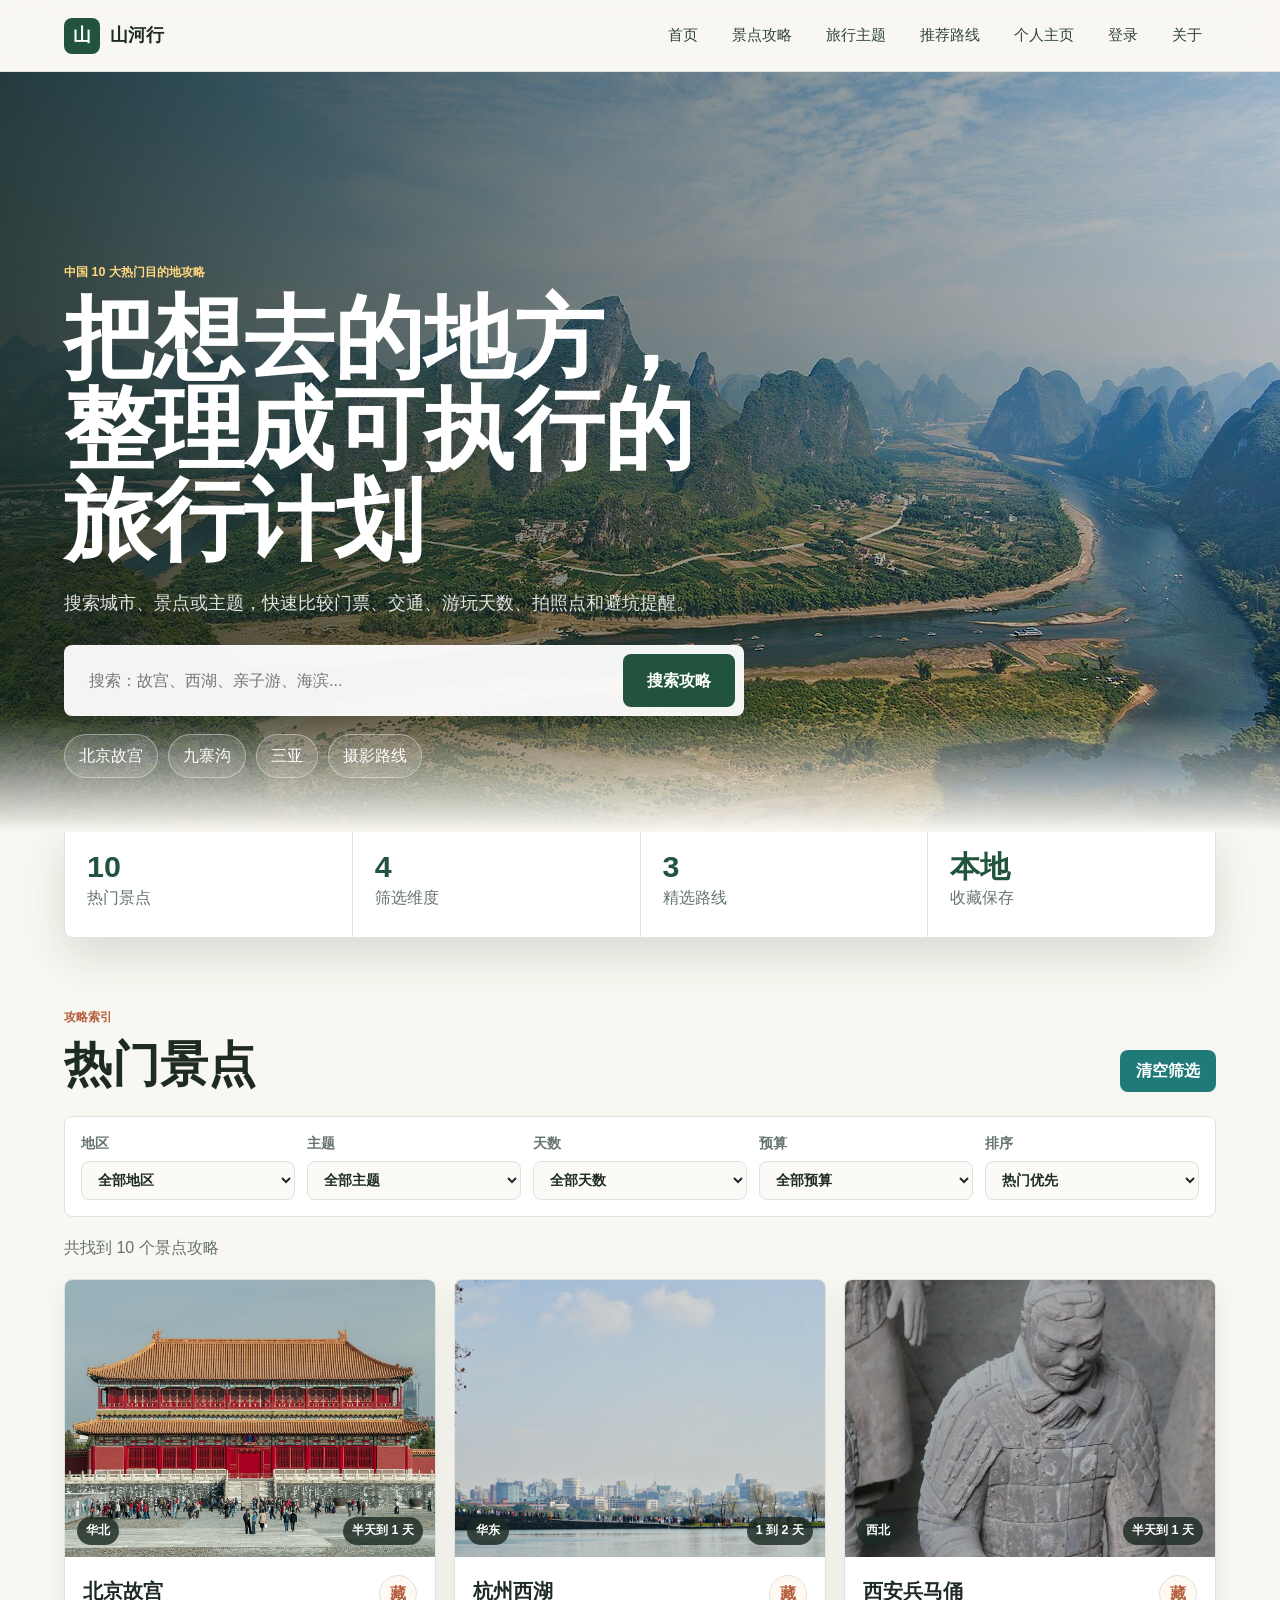
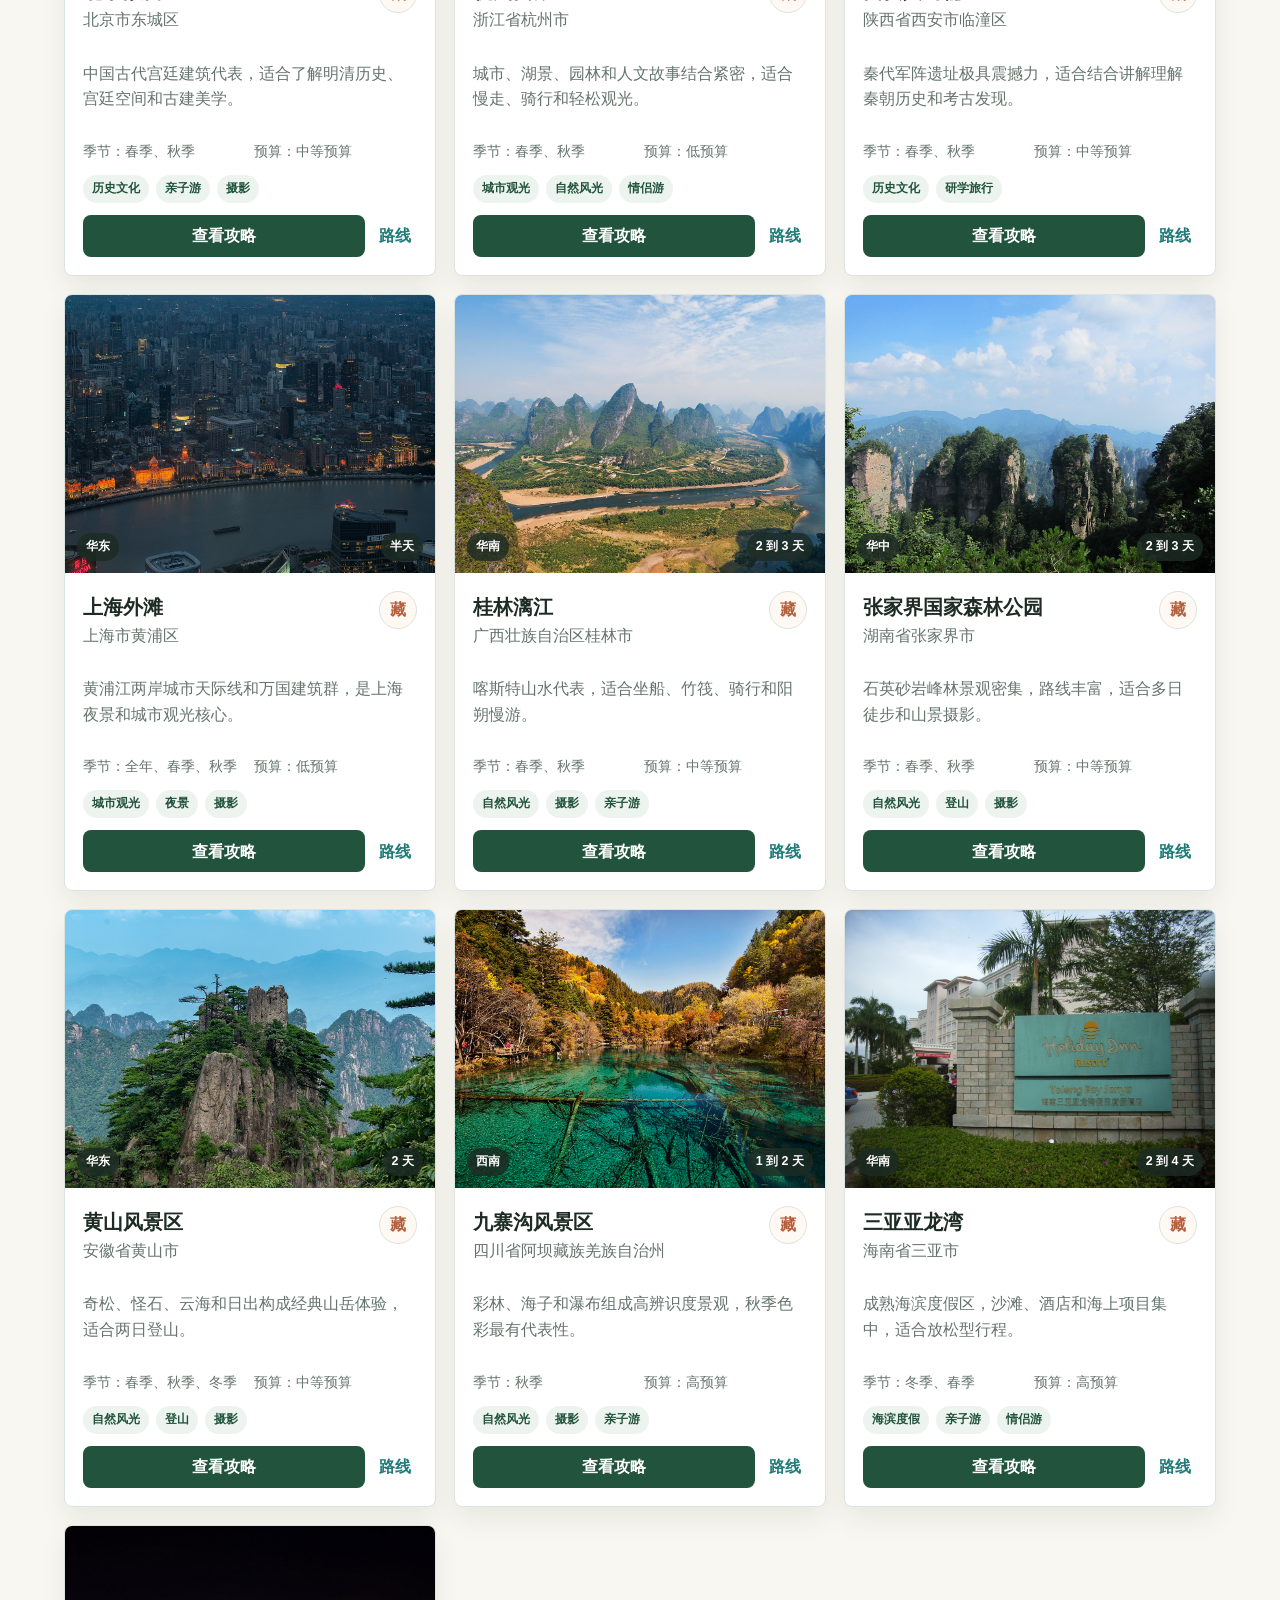
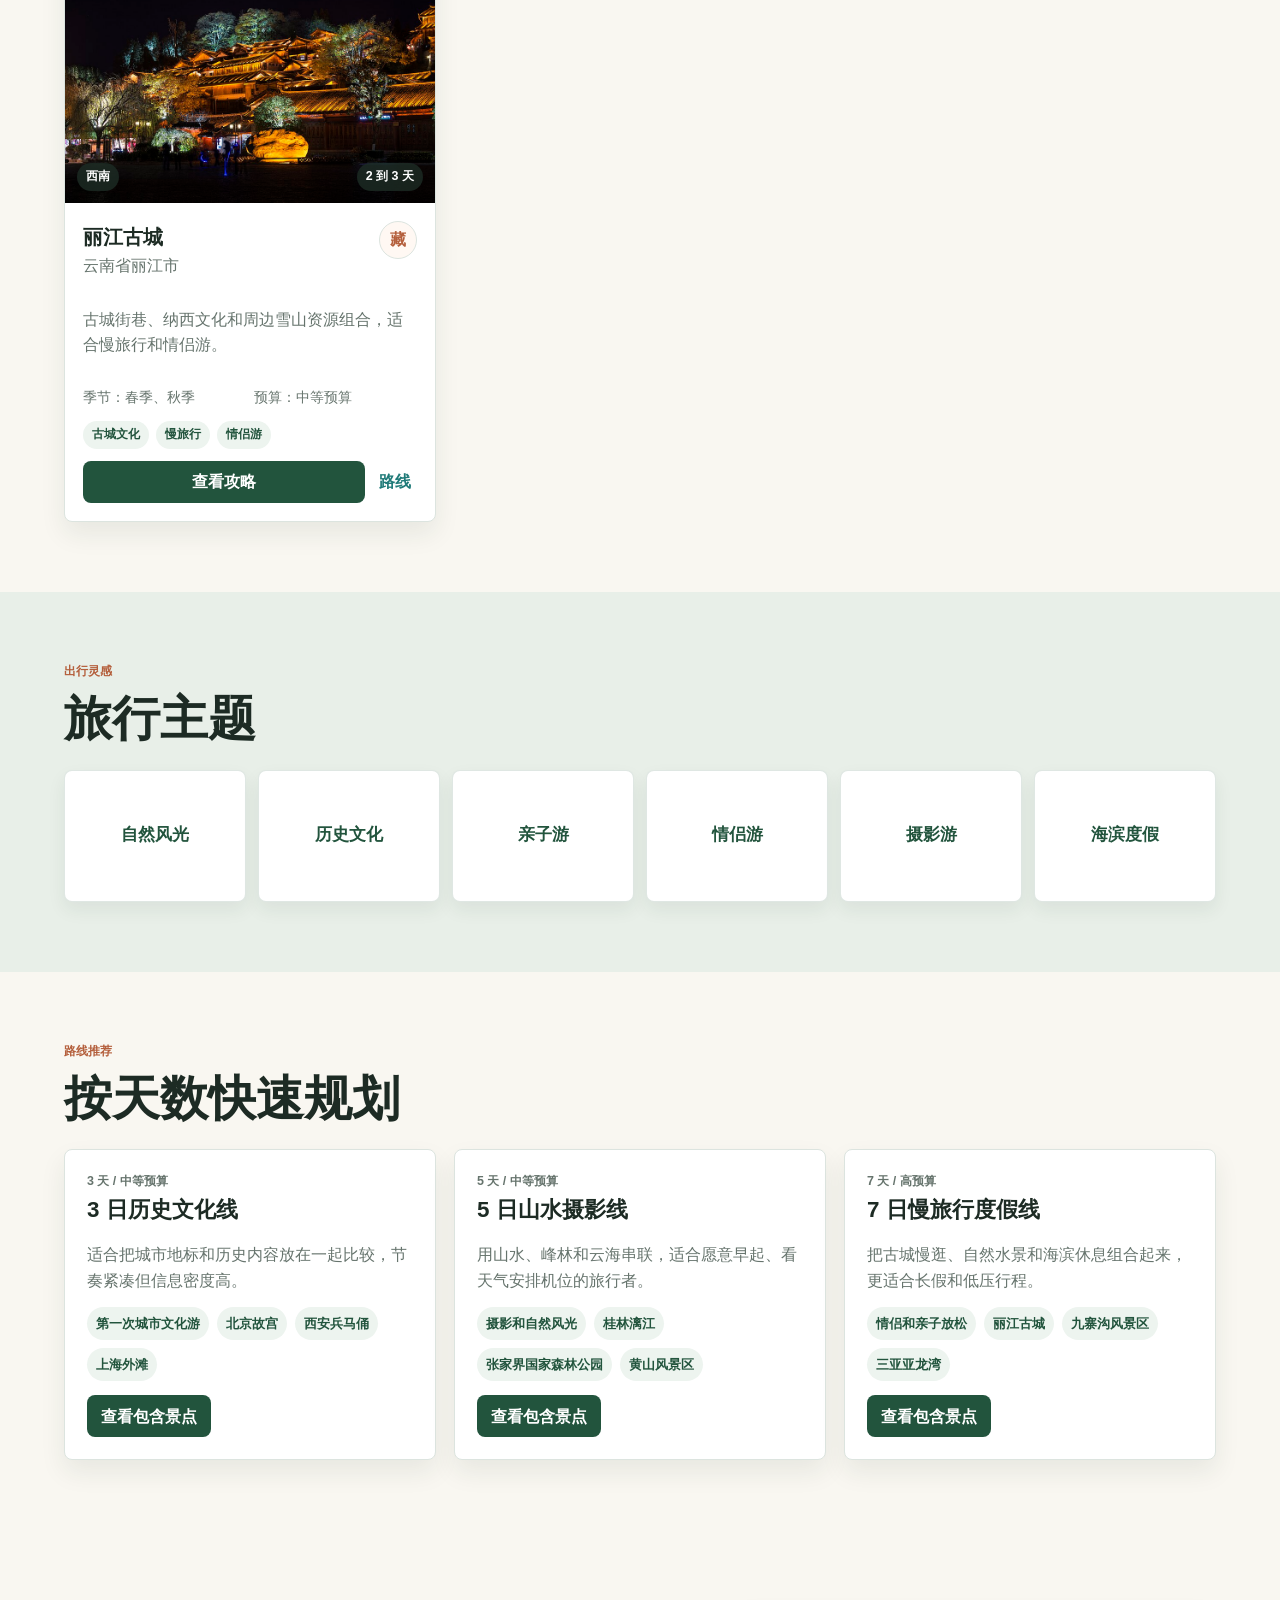
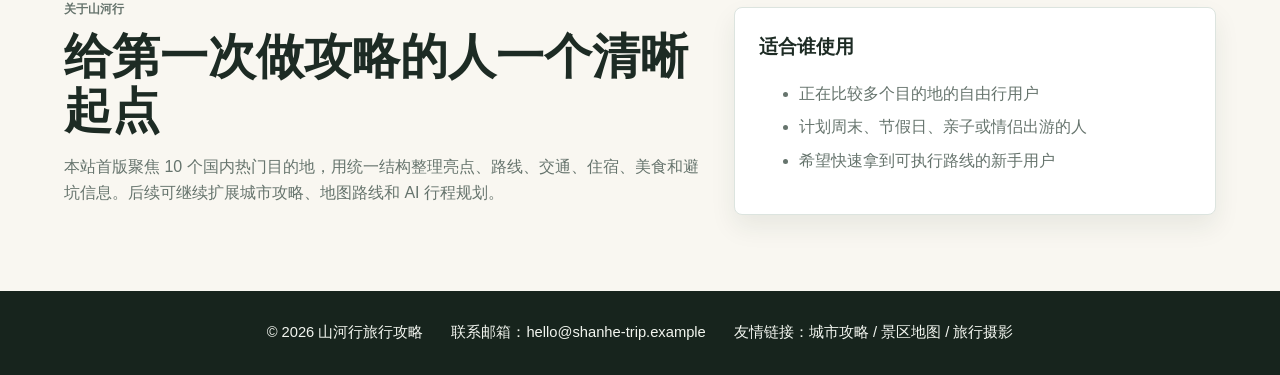
==== commit 2cc9dcbc: "Split auth pages into standalone files" ====
--- a/index.html
+++ b/index.html
@@ -4,11 +4,11 @@
     <meta charset="UTF-8" />
     <meta name="viewport" content="width=device-width, initial-scale=1.0" />
     <title>山河行 - 中国热门旅行攻略</title>
-    <link rel="stylesheet" href="styles.css?v=2" />
+    <link rel="stylesheet" href="styles.css?v=3" />
   </head>
   <body>
     <header class="site-header">
-      <a class="brand" href="#home" aria-label="山河行首页">
+      <a class="brand" href="index.html#home" aria-label="山河行首页">
         <span class="brand-mark">山</span>
         <span>山河行</span>
       </a>
@@ -18,13 +18,13 @@
         <span></span>
       </button>
       <nav class="main-nav" id="mainNav" aria-label="主导航">
-        <a href="#home">首页</a>
-        <a href="#spots">景点攻略</a>
-        <a href="#themes">旅行主题</a>
-        <a href="#routes">推荐路线</a>
-        <a href="#profile" id="profileNavLink">个人主页</a>
-        <a href="#login" id="loginNavLink">登录</a>
-        <a href="#about">关于</a>
+        <a href="index.html#home">首页</a>
+        <a href="index.html#spots">景点攻略</a>
+        <a href="index.html#themes">旅行主题</a>
+        <a href="index.html#routes">推荐路线</a>
+        <a href="profile.html">个人主页</a>
+        <a href="login.html">登录</a>
+        <a href="index.html#about">关于</a>
       </nav>
     </header>
 
@@ -183,62 +183,6 @@
         <div class="route-grid" id="routeGrid"></div>
       </section>
 
-      <section class="section auth-section" id="login">
-        <div class="auth-visual">
-          <p class="eyebrow">登录山河行</p>
-          <h2>保存收藏，继续规划你的下一段旅程</h2>
-          <p>
-            这里使用浏览器本地存储模拟登录，适合课程项目和前端演示。填写昵称、邮箱和偏好后，个人主页会自动生成旅行档案。
-          </p>
-        </div>
-        <form class="auth-card" id="loginForm">
-          <div>
-            <p class="eyebrow">账号信息</p>
-            <h3>登录 / 创建本地账号</h3>
-          </div>
-          <label>
-            昵称
-            <input id="loginName" name="name" type="text" placeholder="例如：山河旅人" required minlength="2" />
-          </label>
-          <label>
-            邮箱
-            <input id="loginEmail" name="email" type="email" placeholder="you@example.com" required />
-          </label>
-          <label>
-            密码
-            <input id="loginPassword" name="password" type="password" placeholder="至少 6 位，演示用" required minlength="6" />
-          </label>
-          <label>
-            常住城市
-            <input id="loginCity" name="city" type="text" placeholder="例如：上海" />
-          </label>
-          <label>
-            旅行偏好
-            <select id="loginStyle" name="style">
-              <option value="自然风光">自然风光</option>
-              <option value="历史文化">历史文化</option>
-              <option value="亲子游">亲子游</option>
-              <option value="情侣游">情侣游</option>
-              <option value="海滨度假">海滨度假</option>
-              <option value="摄影">摄影</option>
-            </select>
-          </label>
-          <button class="primary-action" type="submit">进入个人主页</button>
-          <p class="form-note" id="loginMessage" role="status"></p>
-        </form>
-      </section>
-
-      <section class="section profile-section" id="profile">
-        <div class="section-heading">
-          <div>
-            <p class="eyebrow">个人主页</p>
-            <h2>我的旅行档案</h2>
-          </div>
-          <button class="secondary-action" type="button" id="logoutButton">退出登录</button>
-        </div>
-        <div class="profile-layout" id="profileContent"></div>
-      </section>
-
       <section class="section about-section" id="about">
         <div class="about-copy">
           <p class="eyebrow">关于山河行</p>
@@ -264,6 +208,6 @@
       <span>友情链接：城市攻略 / 景区地图 / 旅行摄影</span>
     </footer>
 
-    <script src="script.js?v=2"></script>
+    <script src="script.js?v=3"></script>
   </body>
 </html>
--- a/styles.css
+++ b/styles.css
@@ -113,6 +113,12 @@
   background: rgba(108, 138, 122, 0.14);
 }
 
+.main-nav a[aria-current="page"] {
+  color: var(--forest);
+  background: rgba(108, 138, 122, 0.14);
+  font-weight: 800;
+}
+
 .nav-toggle {
   display: none;
   width: 44px;
@@ -298,6 +304,7 @@
 }
 
 .section-heading h2,
+.section-heading h1,
 .about-copy h2 {
   margin: 0;
   font-size: clamp(1.8rem, 4vw, 3rem);
@@ -661,6 +668,10 @@
   align-items: stretch;
 }
 
+.account-main {
+  min-height: calc(100vh - 72px);
+}
+
 .auth-visual,
 .auth-card,
 .profile-card,
@@ -692,10 +703,11 @@
     url("assets/lijiang.jpg") center / cover;
 }
 
-.auth-visual h2 {
+.auth-visual h1 {
   margin: 0;
   font-size: clamp(2rem, 4vw, 3.6rem);
   line-height: 1.08;
+  overflow-wrap: anywhere;
 }
 
 .auth-visual p:not(.eyebrow) {
@@ -709,7 +721,7 @@
   padding: 28px;
 }
 
-.auth-card h3 {
+.auth-card h2 {
   margin: 0;
   font-size: 1.6rem;
 }
@@ -794,7 +806,7 @@
   font-weight: 900;
 }
 
-.profile-main h3 {
+.profile-main h2 {
   margin: 0;
   font-size: 1.7rem;
 }
@@ -837,7 +849,7 @@
   padding: 24px;
 }
 
-.profile-panel h3 {
+.profile-panel h2 {
   margin: 0;
   font-size: 1.35rem;
 }
@@ -864,8 +876,9 @@
   object-fit: cover;
 }
 
-.favorite-item h4 {
+.favorite-item h3 {
   margin: 0 0 4px;
+  font-size: 1rem;
 }
 
 .favorite-item p {
@@ -1017,6 +1030,12 @@
     padding: 24px;
   }
 
+  .auth-visual h1 {
+    font-size: 2rem;
+    line-height: 1.12;
+    word-break: break-all;
+  }
+
   .favorite-item {
     grid-template-columns: 84px 1fr;
   }
